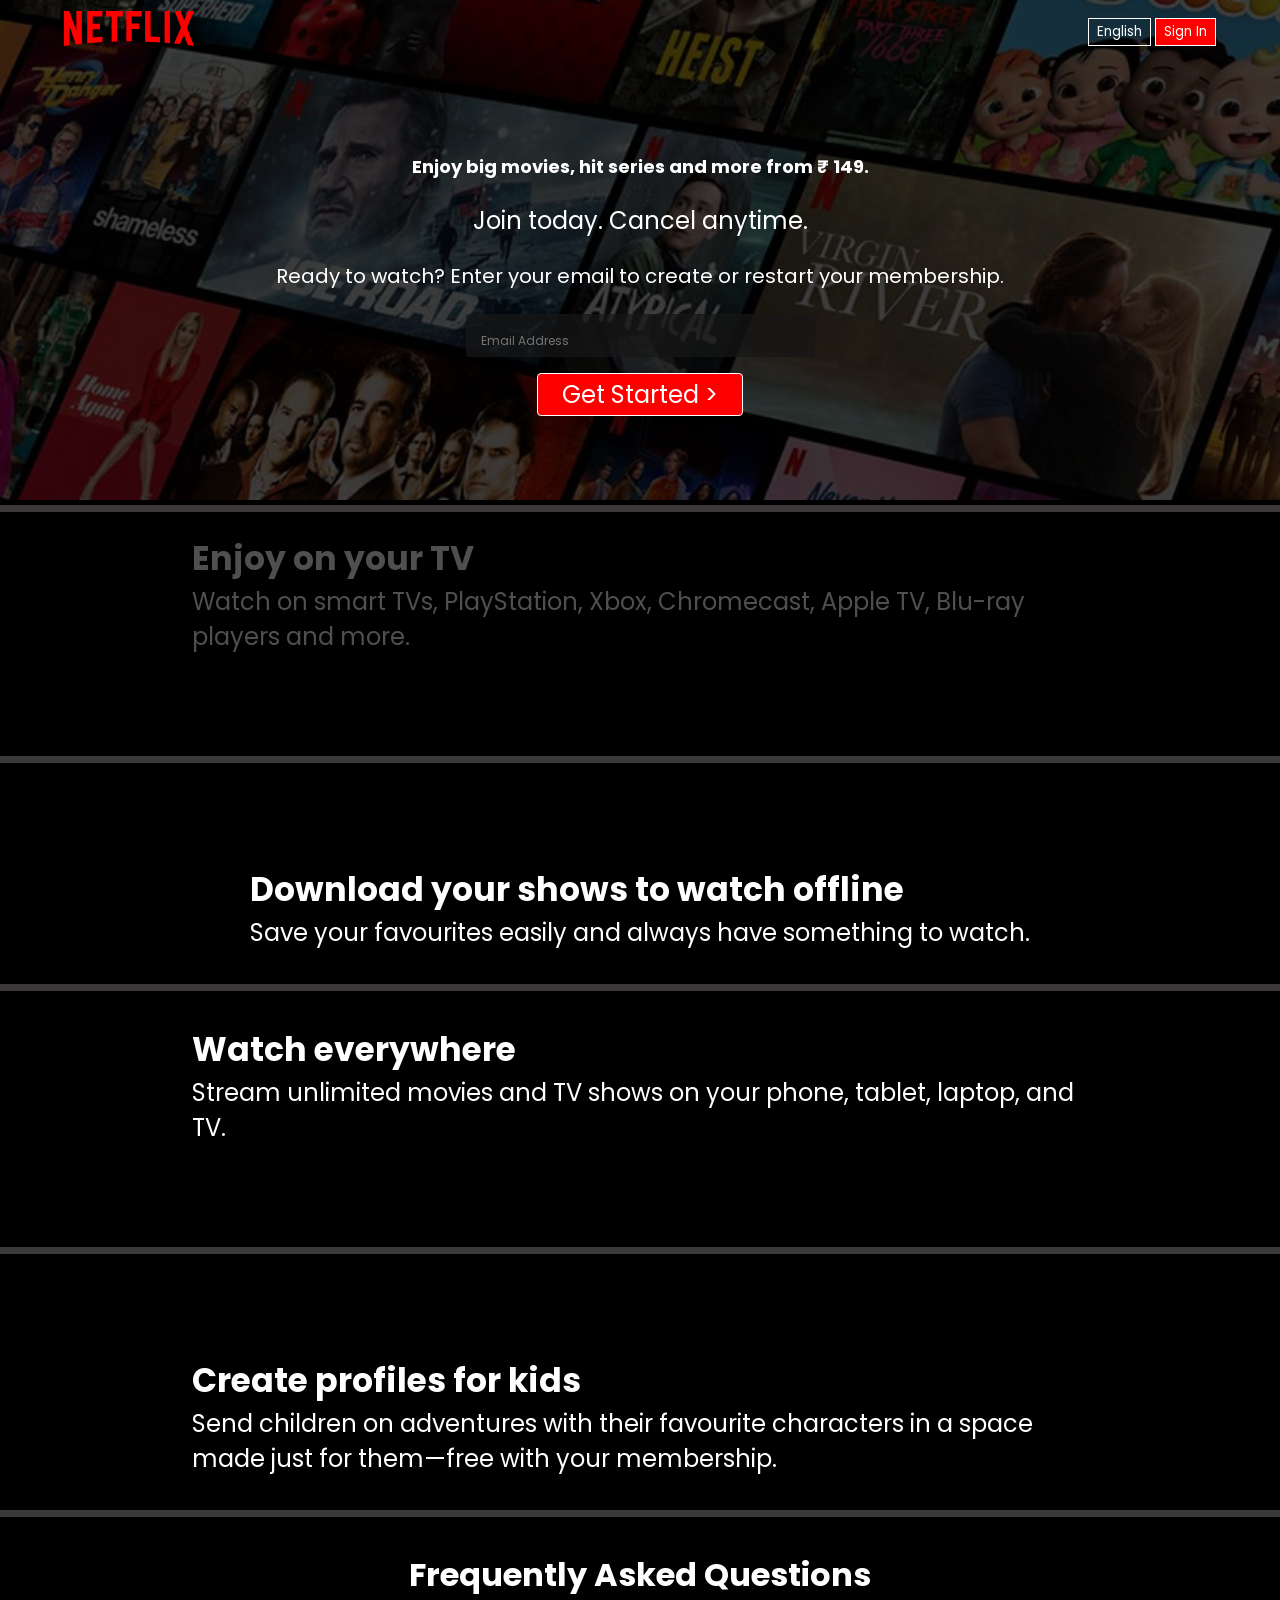
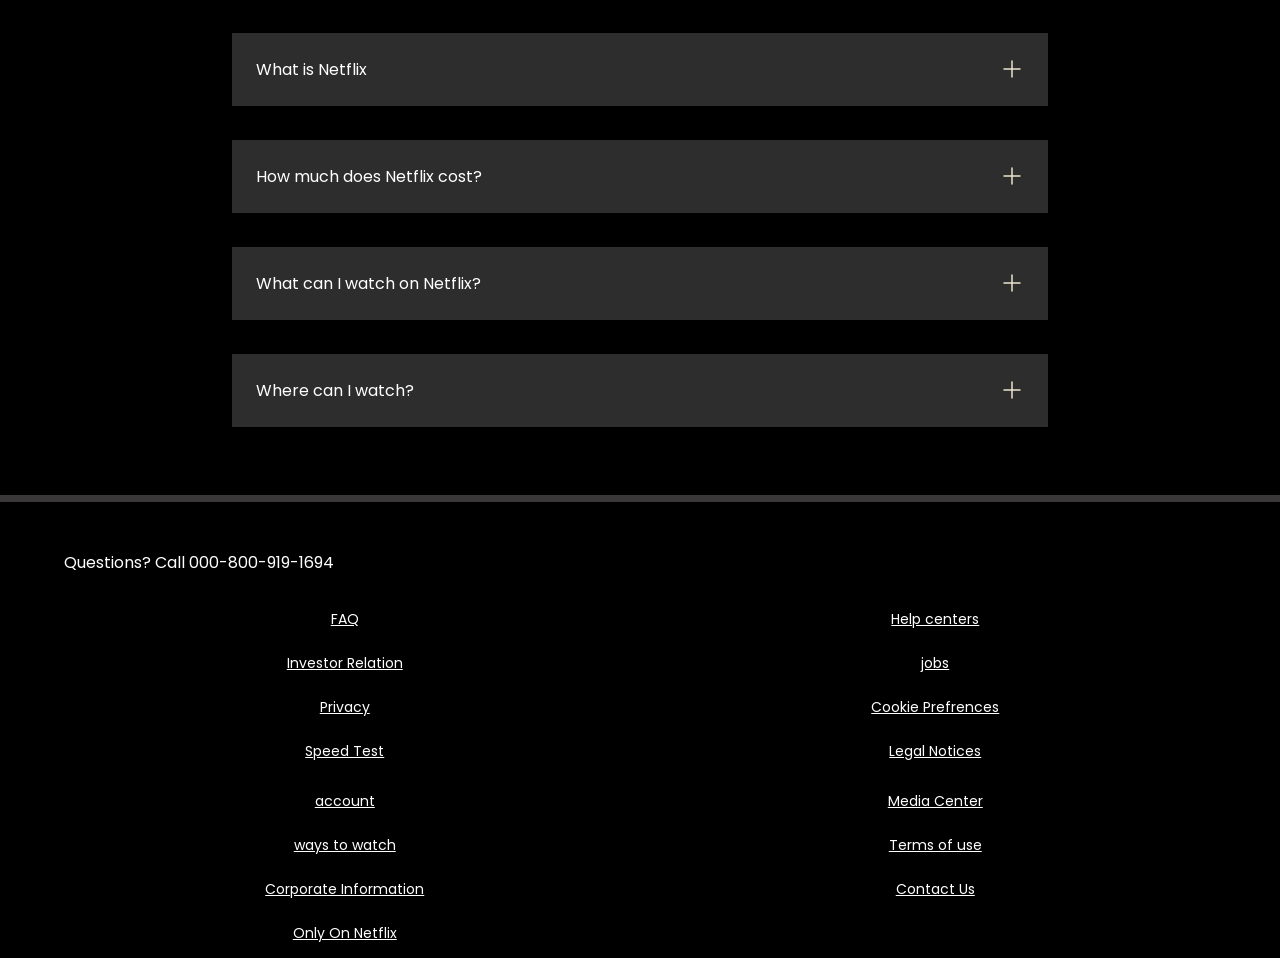
==== index.html @ 8b6e1040 "first commit" ====
<!DOCTYPE html>
<html lang="en">
<head>
    <meta charset="UTF-8">
    <meta name="viewport" content="width=device-width, initial-scale=1.0">
    <title>Netflix Pakistan - Watch TV Shows Online, Watch Movies Online</title>
    <link rel="stylesheet" href="style.css">
    

</head>
<body>
    <div class="main">
       <nav>
      <span><img width="53" src="assets/images/logo.svg" alt=""></span>
      <div>
        <button class="btn">English</button>
        <button class=" btn btn-red-sm">Sign In</button>
      </div>
       </nav>
   <div class="box">
       
</div>

<div class="hero">
    <span>Enjoy big movies, hit series and more from ₹ 149.</span>
    <span>Join today. Cancel anytime.</span>
    <span>Ready to watch? Enter your email to create or restart your membership.</span>
    <div class="hero-buttons">
        <input type="text" placeholder="Email Address">
        <Button class="btn btn-red">Get Started &gt;</Button>
    </div>
</div>
<div class="seperation">

</div>

</div>
<section class="first">
    <div>
         <span>Enjoy on your TV</span>
            <span>Watch on smart TVs, PlayStation, Xbox, Chromecast, Apple TV, Blu-ray players and more.</span>
    </div>

    <div class="secImg">
         <img src="https://assets.nflxext.com/ffe/siteui/acquisition/ourStory/fuji/desktop/tv.png" alt="">
            <video src="https://assets.nflxext.com/ffe/siteui/acquisition/ourStory/fuji/desktop/video-tv-in-0819.m4v"
                autoplay loop muted></video>
    </div>

</section>
<div class="seperation"></div>
<section class="first second">
    
    <div class="secImg">
       <img src="https://assets.nflxext.com/ffe/siteui/acquisition/ourStory/fuji/desktop/mobile-0819.jpg" alt="">

    </div>
    <div>
         <span>Download your shows to watch offline</span>
            <span>Save your favourites easily and always have something to watch.</span>
    </div>

</section>
<div class="seperation"></div>
<section class="first third">
    <div>
         <span>Watch everywhere</span>
            <span>Stream unlimited movies and TV shows on your phone, tablet, laptop, and TV.</span>
    </div>

    <div class="secImg">
        <img src="https://assets.nflxext.com/ffe/siteui/acquisition/ourStory/fuji/desktop/tv.png" alt="">
            <video src="https://assets.nflxext.com/ffe/siteui/acquisition/ourStory/fuji/desktop/video-devices-in.m4v" autoplay loop muted></video>
    </div>

</section>
<div class="seperation"></div>

 <section class="first second">

        <div class="secImg">
            <img src="https://occ-0-2849-3646.1.nflxso.net/dnm/api/v6/19OhWN2dO19C9txTON9tvTFtefw/AAAABVr8nYuAg0xDpXDv0VI9HUoH7r2aGp4TKRCsKNQrMwxzTtr-NlwOHeS8bCI2oeZddmu3nMYr3j9MjYhHyjBASb1FaOGYZNYvPBCL.png?r=54d"
                alt="">

        </div>
        <div>
            <span>Create profiles for kids</span>
            <span>Send children on adventures with their favourite characters in a space made just for them—free with
                your membership.</span>
        </div>
    </section>
  
   <div class="seperation"></div>
    <section class="faq">
        <h2>Frequently Asked Questions</h2>
        <div class="faqbox">
            <span>What is Netflix</span>
            <svg width="24" height="24" viewBox="0 0 24 24" fill="white" xmlns="http://www.w3.org/2000/svg">
                <path d="M12 4V20" stroke="#141B34" stroke-width="1.5" stroke-linecap="round" stroke-linejoin="round" />
                <path d="M4 12H20" stroke="#141B34" stroke-width="1.5" stroke-linecap="round" stroke-linejoin="round" />
            </svg>
        </div>
        <div class="faqbox">
            <span>How much does Netflix cost?</span>
            <svg width="24" height="24" viewBox="0 0 24 24" fill="white" xmlns="http://www.w3.org/2000/svg">
                <path d="M12 4V20" stroke="#141B34" stroke-width="1.5" stroke-linecap="round" stroke-linejoin="round" />
                <path d="M4 12H20" stroke="#141B34" stroke-width="1.5" stroke-linecap="round" stroke-linejoin="round" />
            </svg>
        </div>
        <div class="faqbox">
            <span>What can I watch on Netflix?</span>
            <svg width="24" height="24" viewBox="0 0 24 24" fill="white" xmlns="http://www.w3.org/2000/svg">
                <path d="M12 4V20" stroke="#141B34" stroke-width="1.5" stroke-linecap="round" stroke-linejoin="round" />
                <path d="M4 12H20" stroke="#141B34" stroke-width="1.5" stroke-linecap="round" stroke-linejoin="round" />
            </svg>
        </div>
        <div class="faqbox">
            <span>Where can I watch?</span>
            <svg width="24" height="24" viewBox="0 0 24 24" fill="white" xmlns="http://www.w3.org/2000/svg">
                <path d="M12 4V20" stroke="#141B34" stroke-width="1.5" stroke-linecap="round" stroke-linejoin="round" />
                <path d="M4 12H20" stroke="#141B34" stroke-width="1.5" stroke-linecap="round" stroke-linejoin="round" />
            </svg>
        </div>
       </section>
<div class="seperation"></div>
<footer>
   <div class="questions"> Questions? Call 000-800-919-1694 </div>
    <div class="footer">
    <div class="footer-item">
        <a href="faq">FAQ</a>
        <a href="Investor Relation">Investor Relation</a>
        <a href="Privacy">Privacy</a>
        <a href="Speed Test">Speed Test</a>
       
       
    </div>
    <div class="footer-item">
        <a href="Help centers">Help centers</a>
        <a href="jobs">jobs</a>
        <a href="Cookie Prefrences">Cookie Prefrences</a>
        <a href="Legal Notices">Legal Notices</a>
       
    </div>

     <div class="footer-item">
        <a href="account">account</a>
        <a href="ways to watch">ways to watch</a>
        <a href="Corporate Information">Corporate Information</a>
        <a href="Only On Netflix">Only On Netflix</a>
        
       
    </div>

     <div class="footer-item">
        <a href="Media Center">Media Center</a>
        <a href="Terms of use">Terms of use</a>
        <a href="Contact Us">Contact Us</a>
        
       
    </div>
    </div>
</footer>
</b
---- style.css ----
@import url('https://fonts.googleapis.com/css2?family=Martel+Sans:wght@600&family=Poppins:wght@300;400;700&display=swap');

*{
    padding: 0;
    margin: 0;
     font-family: 'Poppins', sans-serif;
}

body{
    background-color: black;
    
}

.main{
    background-image: url("assets/images/bg.jpg");
    background-position: center center ;
    background-repeat: no-repeat;
    background-size: max(2000px,100vw);
    /* height: 80vh; */
   height: 500px;
    position: relative;
    
}

.main .box{
    height: 80vh;
    width: 100%;
    opacity: 0.69;
    background-color: black;
     position:absolute;
    top: 0;
}

nav{
    max-width: 60vw;
    margin: auto;
    justify-content: space-between;
    display: flex;
    align-items: center;
    height: 64px;
}
nav img{
    color: red;
    width: 130px;
    position: relative;
    z-index: 10;
}
nav Button{
     position: relative;
    z-index: 10;
}
.hero{
    /* font-family: Netflix Sans,  sans-serif; */


    font-family: 'Martel Sans', sans-serif;
    height: calc(100% - 119px);
   
    display: flex;
    align-items: center;
    justify-content: center;
    flex-direction: column;
    color: white;
    position: relative;
    gap:23px;
    padding: 30px;
    
   
}

.hero> :nth-child(1)
{
    font-weight: bolder;
    font-size: 48px;
    text-align: center;
}
.hero> :nth-child(2)
{
    font-weight: 400;
    font-size: 24px;
    text-align: center;
}
.hero> :nth-child(3)
{
    font-weight: 400;
    font-size: 20px;
    text-align: center;
}
.seperation{
    height: 7px;
    background-color: rgb(58, 56, 56);
    position: relative;
    z-index: 20;
}

.hero-buttons{
    display: flex;
    align-items: center;
    justify-content: center;
    gap: 16px;
}

.btn{
    font-family: 'Poppins',sans-serif;
    padding: 3px 8px ;
    font-weight: 400;
   color: white;
    border: 1px solid white;
    cursor: pointer;
    background-color: rgba(248, 248, 248, 0);
      
}
.btn-red{
 background-color: red;
 color: white;
 padding: 3px 24px;
 font-size: 24px;
 border-radius: 4px;
font-weight: 400;
}

.btn-red-sm{
    background-color: red;
    color: white;
}
.main input{
    padding: 17px 101px 6px 14px;
    color: white;
 font-size: 12px;
 border-radius: 4px;
 justify-items: center;
 background-color: rgba(23,23,23,0.7);
 border:1px solid  rgba(23,23,23,0.5);
 /* font-weight: 900; */

 
 
}


.first{
    display: flex;
    justify-content: center;
    max-width: 70vw;
    margin: auto;
    color: white;
    align-items: center;
  
}




.secImg{
    position:relative ;
}
.secImg img{
    width: 555px;
   position: relative;
   z-index: 10;
}

.secImg video{
    position: absolute;
    top:51px;
    right:0;
    
}

section.first > div{
    display: flex;
    flex-direction: column;
    padding: 34px 0;
}

section.first > div :first-child{
    font-size: 33px;
    font-weight: bolder;
}
section.first > div :nth-child(2){
   font-size: 24px;
}
.faq h2{
    text-align: center;
    font-size: 48px;
}
.faq{
    background: black;
    color: white;
    padding: 34px;
}

.faqbox:hover{
    background-color: #414141;
    color: white;
}

.faqbox svg{
    filter: invert(1);
}
.faqbox{
    transition: all 1s ease-out;
    display: flex;
    justify-content: space-between;
    background-color:  #2d2d2d;
    padding: 24px;
    max-width: 60vw;
    margin:34px auto;
    cursor: pointer;
}


footer{
    color: white;
    max-width: 60vw;
    margin: auto;
    padding: 14px;
}

footer .questions{
    padding: 34px 0;
}
.footer{
   display: grid;
   grid-template-columns: 1fr 1fr 1fr 1fr ;
   color: white;
}
.footer a{
   font-size: 14px;
   color: white;
}

.footer-item{
    display: flex;
    flex-direction: column;
    gap: 23px;
}



@media screen and (max-width:1300px){
    nav{
        max-width: 90vw;
    }
    .first{
     flex-wrap:wrap ;
    
     }

     .hero> :nth-child(1)
{
    font-size: 32px;
}
     .hero> :nth-child(1)
{
    font-size: 18px;
}
     .hero> :nth-child(1)
{
    font-size: 18px;
}
.hero-buttons{
    display: flex;
    flex-direction: column;
    align-items: center;
    justify-content: center;
    gap: 16px;
}
.faq h2{
    text-align: center;
    font-size: 32px;
}
 

footer{
    max-width: 90vw;
}
.footer-item{
    align-items: center;
}
}

@media screen and (max-width:1300px){
    
    .footer{
   display: grid;
   grid-template-columns: 1fr 1fr  ;
   gap: 29px;     }

}
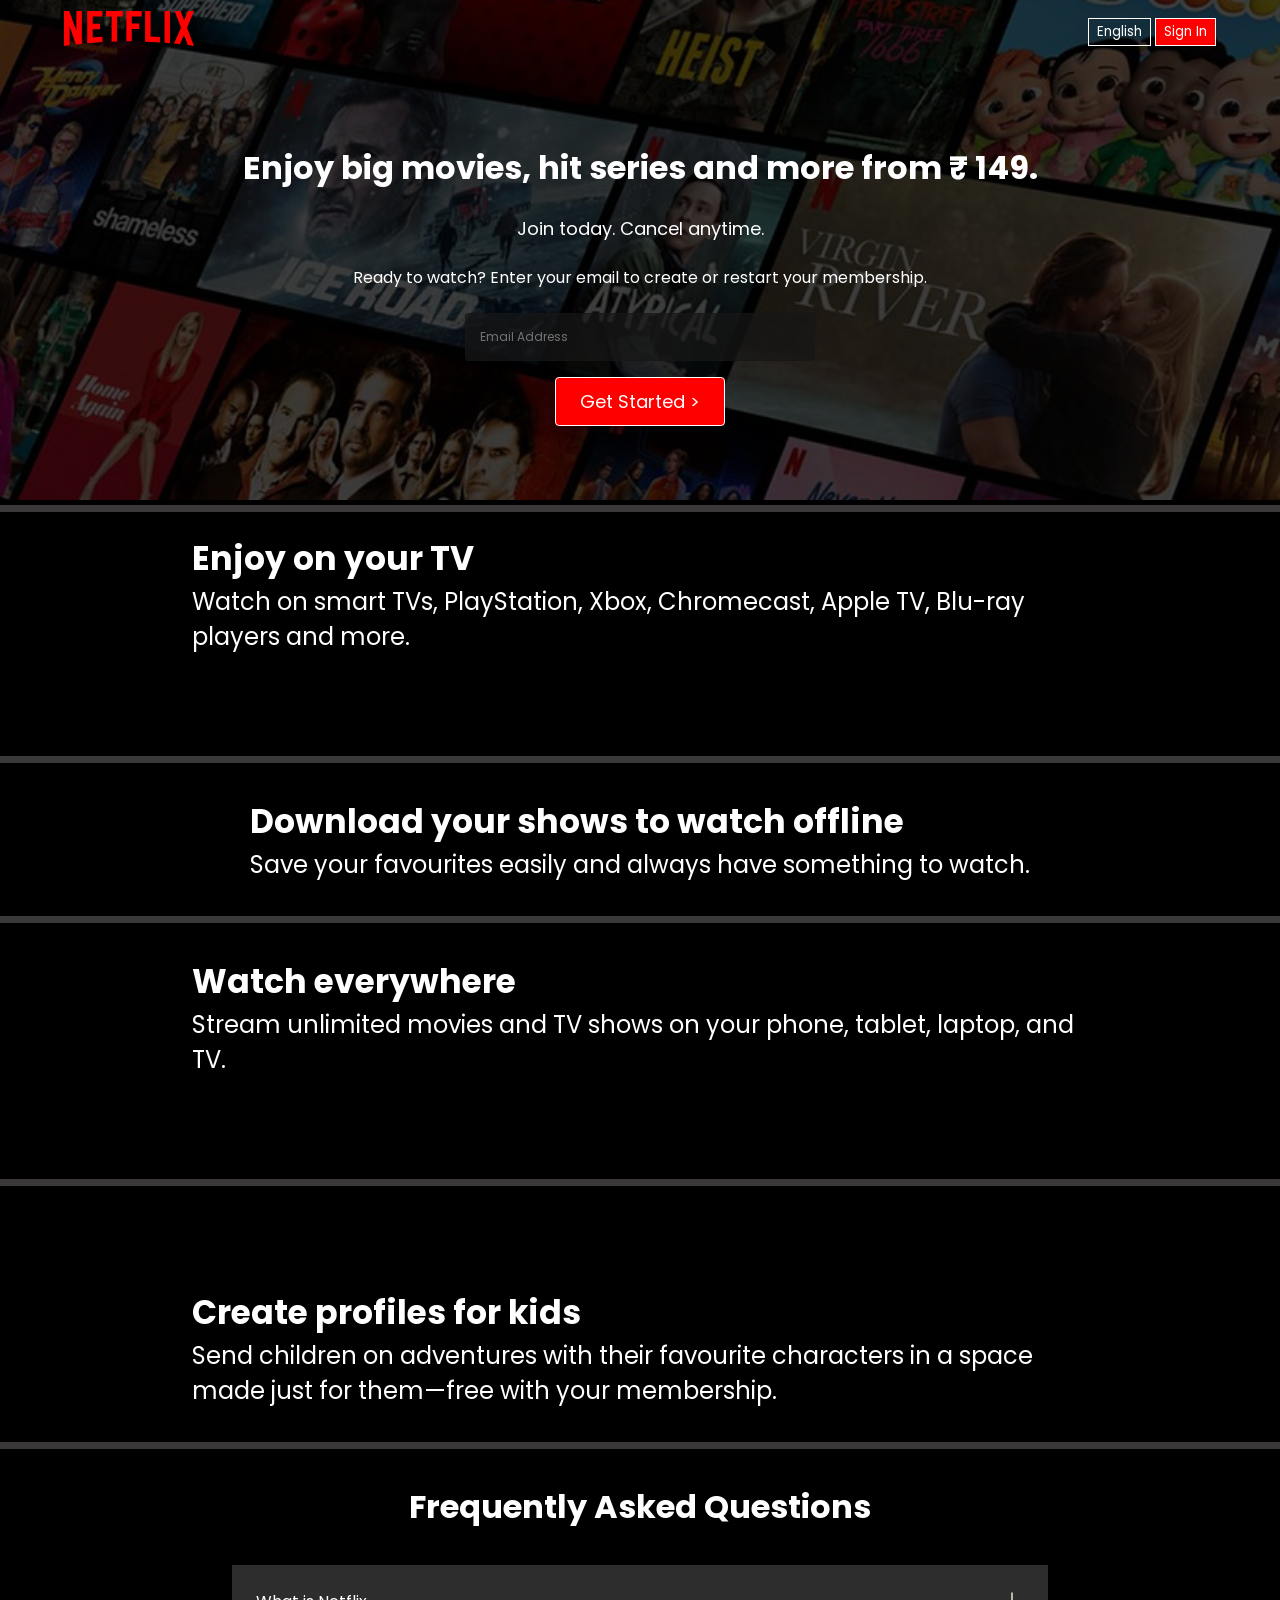
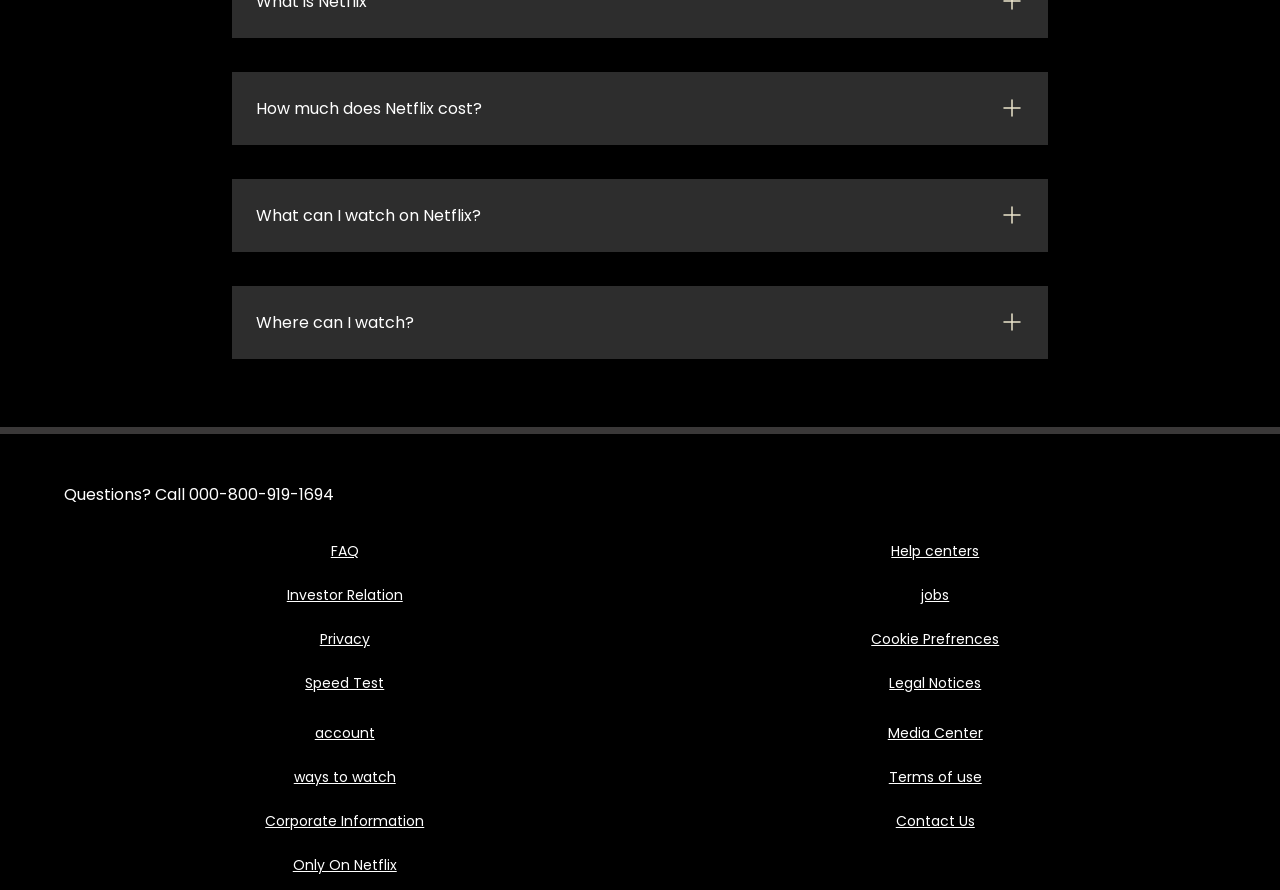
==== commit 06be83bd: "change" ====
--- a/index.html
+++ b/index.html
@@ -160,4 +160,7 @@
     </div>
     </div>
 </footer>
-</b+
+
+
+
--- a/style.css
+++ b/style.css
@@ -1,37 +1,35 @@
 @import url('https://fonts.googleapis.com/css2?family=Martel+Sans:wght@600&family=Poppins:wght@300;400;700&display=swap');
 
-*{
+* {
     padding: 0;
     margin: 0;
-     font-family: 'Poppins', sans-serif;
-}
-
-body{
+    font-family: 'Poppins', sans-serif;
+}
+
+body {
     background-color: black;
-    
-}
-
-.main{
+}
+
+.main {
     background-image: url("assets/images/bg.jpg");
-    background-position: center center ;
+    background-position: center center;
     background-repeat: no-repeat;
-    background-size: max(2000px,100vw);
+    background-size: max(2000px, 100vw);
     /* height: 80vh; */
-   height: 500px;
-    position: relative;
-    
-}
-
-.main .box{
+    height: 500px;
+    position: relative;
+}
+
+.main .box {
     height: 80vh;
     width: 100%;
     opacity: 0.69;
     background-color: black;
-     position:absolute;
+    position: absolute;
     top: 0;
 }
 
-nav{
+nav {
     max-width: 60vw;
     margin: auto;
     justify-content: space-between;
@@ -39,252 +37,282 @@
     align-items: center;
     height: 64px;
 }
-nav img{
+
+nav img {
     color: red;
     width: 130px;
     position: relative;
     z-index: 10;
 }
-nav Button{
-     position: relative;
+
+nav Button {
+    position: relative;
     z-index: 10;
 }
-.hero{
-    /* font-family: Netflix Sans,  sans-serif; */
-
-
+
+.hero {
+    /* font-family: Netflix Sans, sans-serif; */
     font-family: 'Martel Sans', sans-serif;
     height: calc(100% - 119px);
-   
     display: flex;
     align-items: center;
     justify-content: center;
     flex-direction: column;
     color: white;
     position: relative;
-    gap:23px;
+    gap: 23px;
     padding: 30px;
-    
-   
-}
-
-.hero> :nth-child(1)
-{
+}
+
+.hero> :nth-child(1) {
     font-weight: bolder;
     font-size: 48px;
     text-align: center;
 }
-.hero> :nth-child(2)
-{
+
+.hero> :nth-child(2) {
     font-weight: 400;
     font-size: 24px;
     text-align: center;
 }
-.hero> :nth-child(3)
-{
+
+.hero> :nth-child(3) {
     font-weight: 400;
     font-size: 20px;
     text-align: center;
 }
-.seperation{
+
+.seperation {
     height: 7px;
     background-color: rgb(58, 56, 56);
     position: relative;
     z-index: 20;
 }
 
-.hero-buttons{
+.hero-buttons {
     display: flex;
     align-items: center;
     justify-content: center;
     gap: 16px;
 }
 
-.btn{
-    font-family: 'Poppins',sans-serif;
-    padding: 3px 8px ;
+.btn {
+    font-family: 'Poppins', sans-serif;
+    padding: 3px 8px;
     font-weight: 400;
-   color: white;
+    color: white;
     border: 1px solid white;
     cursor: pointer;
     background-color: rgba(248, 248, 248, 0);
-      
-}
-.btn-red{
- background-color: red;
- color: white;
- padding: 3px 24px;
- font-size: 24px;
- border-radius: 4px;
-font-weight: 400;
-}
-
-.btn-red-sm{
+}
+
+.btn-red {
     background-color: red;
     color: white;
-}
-.main input{
+    padding: 3px 24px;
+    font-size: 24px;
+    border-radius: 4px;
+    font-weight: 400;
+}
+
+.btn-red-sm {
+    background-color: red;
+    color: white;
+}
+
+.main input {
     padding: 17px 101px 6px 14px;
     color: white;
- font-size: 12px;
- border-radius: 4px;
- justify-items: center;
- background-color: rgba(23,23,23,0.7);
- border:1px solid  rgba(23,23,23,0.5);
- /* font-weight: 900; */
-
- 
- 
-}
-
-
-.first{
+    font-size: 12px;
+    border-radius: 4px;
+    justify-items: center;
+    background-color: rgba(23, 23, 23, 0.7);
+    border: 1px solid rgba(23, 23, 23, 0.5);
+    /* font-weight: 900; */
+}
+
+.first {
     display: flex;
     justify-content: center;
     max-width: 70vw;
     margin: auto;
     color: white;
     align-items: center;
-  
-}
-
-
-
-
-.secImg{
-    position:relative ;
-}
-.secImg img{
+}
+
+.secImg {
+    position: relative;
+}
+
+.secImg img {
     width: 555px;
-   position: relative;
-   z-index: 10;
-}
-
-.secImg video{
+    position: relative;
+    z-index: 10;
+}
+
+.secImg video {
     position: absolute;
-    top:51px;
-    right:0;
-    
-}
-
-section.first > div{
+    top: 51px;
+    right: 0;
+}
+
+section.first>div {
     display: flex;
     flex-direction: column;
     padding: 34px 0;
 }
 
-section.first > div :first-child{
+section.first>div :first-child {
     font-size: 33px;
     font-weight: bolder;
 }
-section.first > div :nth-child(2){
-   font-size: 24px;
-}
-.faq h2{
+
+section.first>div :nth-child(2) {
+    font-size: 24px;
+}
+
+.faq h2 {
     text-align: center;
     font-size: 48px;
 }
-.faq{
+
+.faq {
     background: black;
     color: white;
     padding: 34px;
 }
 
-.faqbox:hover{
+.faqbox:hover {
     background-color: #414141;
     color: white;
 }
 
-.faqbox svg{
+.faqbox svg {
     filter: invert(1);
 }
-.faqbox{
+
+.faqbox {
     transition: all 1s ease-out;
     display: flex;
     justify-content: space-between;
-    background-color:  #2d2d2d;
+    background-color: #2d2d2d;
     padding: 24px;
     max-width: 60vw;
-    margin:34px auto;
+    margin: 34px auto;
     cursor: pointer;
 }
 
-
-footer{
+footer {
     color: white;
     max-width: 60vw;
     margin: auto;
     padding: 14px;
 }
 
-footer .questions{
+footer .questions {
     padding: 34px 0;
 }
-.footer{
-   display: grid;
-   grid-template-columns: 1fr 1fr 1fr 1fr ;
-   color: white;
-}
-.footer a{
-   font-size: 14px;
-   color: white;
-}
-
-.footer-item{
+
+.footer {
+    display: grid;
+    grid-template-columns: 1fr 1fr 1fr 1fr;
+    color: white;
+}
+
+.footer a {
+    font-size: 14px;
+    color: white;
+}
+
+.footer-item {
     display: flex;
     flex-direction: column;
     gap: 23px;
 }
 
-
-
-@media screen and (max-width:1300px){
-    nav{
+@media screen and (max-width:1300px) {
+    nav {
         max-width: 90vw;
     }
-    .first{
-     flex-wrap:wrap ;
-    
-     }
-
-     .hero> :nth-child(1)
-{
-    font-size: 32px;
-}
-     .hero> :nth-child(1)
-{
-    font-size: 18px;
-}
-     .hero> :nth-child(1)
-{
-    font-size: 18px;
-}
-.hero-buttons{
-    display: flex;
-    flex-direction: column;
-    align-items: center;
-    justify-content: center;
-    gap: 16px;
-}
-.faq h2{
-    text-align: center;
-    font-size: 32px;
-}
- 
-
-footer{
-    max-width: 90vw;
-}
-.footer-item{
-    align-items: center;
-}
-}
-
-@media screen and (max-width:1300px){
-    
-    .footer{
-   display: grid;
-   grid-template-columns: 1fr 1fr  ;
-   gap: 29px;     }
-
-}+
+    .first {
+        flex-wrap: wrap;
+    }
+
+    /* Target selectors ko theek kiya taake text chota ho sake */
+    .hero > :nth-child(1) {
+        font-size: 32px;
+    }
+
+    .hero > :nth-child(2) {
+        font-size: 18px;
+    }
+
+    .hero > :nth-child(3) {
+        font-size: 16px;
+    }
+
+    .hero-buttons {
+        display: flex;
+        flex-direction: column;
+        align-items: center;
+        justify-content: center;
+        gap: 16px;
+        width: 100%;
+    }
+
+    .faq h2 {
+        text-align: center;
+        font-size: 32px;
+    }
+
+    footer {
+        max-width: 90vw;
+    }
+
+    .footer-item {
+        align-items: center;
+    }
+
+    .footer {
+        display: grid;
+        grid-template-columns: 1fr 1fr;
+        gap: 29px;
+    }
+
+    /* --- MOBILE PAR RIGHT SIDE SPACE KHATAM KARNE KE RULES --- */
+    html, body {
+        overflow-x: hidden; 
+        width: 100%;
+    }
+
+    .main input {
+        padding: 14px;      
+        width: 90vw;        
+        max-width: 350px;   
+        box-sizing: border-box;
+    }
+
+    .btn-red {
+        width: max-content; 
+        padding: 10px 24px;
+        font-size: 18px;
+    }
+
+    .main .box {
+        height: 100%; 
+    }
+
+    .secImg img {
+        width: 100%;       
+        max-width: 450px;  
+        height: auto;
+    }
+
+    .secImg video {
+        top: 21%;          
+        width: 73%;
+        height: 54%;
+        right: auto;       
+    }
+}
